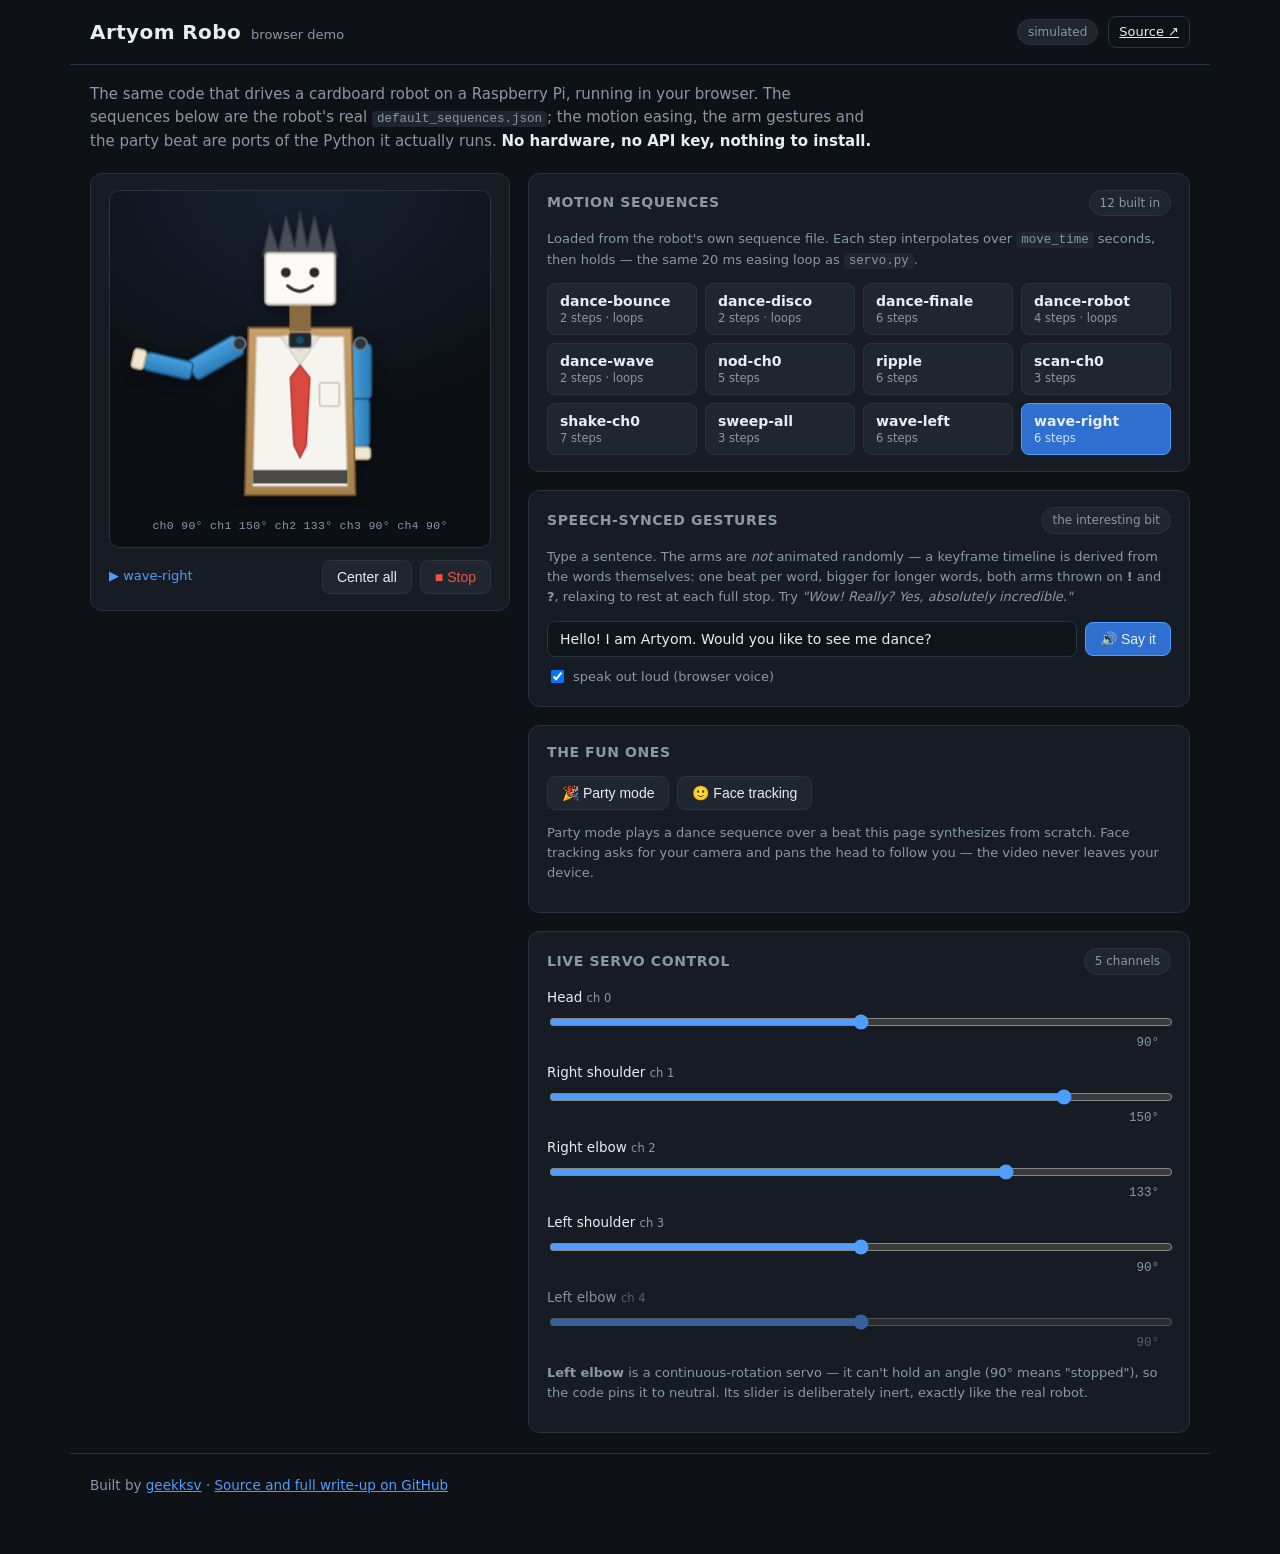
==== docs/index.html @ 29305e4c "feat: browser demo running the robot's real code A static page for GitHub Pages that needs no hardwa" ====
<!DOCTYPE html>
<html lang="en">
<head>
  <meta charset="utf-8" />
  <meta name="viewport" content="width=device-width, initial-scale=1" />
  <title>Artyom Robo — browser demo</title>
  <meta name="description" content="Drive an AI-controlled desk robot in your browser. Runs the real motion sequences, the real gesture algorithm and the real party beat — no Raspberry Pi required." />
  <link rel="icon" href="data:image/svg+xml,<svg xmlns='http://www.w3.org/2000/svg' viewBox='0 0 100 100'><text y='.9em' font-size='90'>🤖</text></svg>" />
  <link rel="stylesheet" href="css/demo.css" />
</head>
<body>
  <header>
    <div class="brand">
      <h1>Artyom&nbsp;Robo</h1>
      <span class="tag">browser demo</span>
    </div>
    <div class="head-links">
      <span id="statusBadge" class="badge">simulated</span>
      <a class="btn ghost small" href="https://github.com/geekksv/artyom-robo">Source&nbsp;↗</a>
    </div>
  </header>

  <p class="lede"><span>
    The same code that drives a cardboard robot on a Raspberry&nbsp;Pi, running
    in your browser. The sequences below are the robot's real
    <code>default_sequences.json</code>; the motion easing, the arm gestures and
    the party beat are ports of the Python it actually runs.
    <b>No hardware, no API key, nothing to install.</b>
  </span></p>

  <main>
    <!-- ROBOT -->
    <section class="card stage">
      <div id="robot" class="robot"></div>
      <div class="stage-foot">
        <span id="nowPlaying" class="muted">idle</span>
        <div class="actions">
          <button id="centerBtn" class="btn">Center all</button>
          <button id="stopBtn" class="btn danger">■ Stop</button>
        </div>
      </div>
    </section>

    <div class="col">
      <!-- SEQUENCES -->
      <section class="card">
        <div class="card-head">
          <h2>Motion sequences</h2>
          <span class="badge" id="seqCount"></span>
        </div>
        <p class="muted small">
          Loaded from the robot's own sequence file. Each step interpolates over
          <code>move_time</code> seconds, then holds — the same 20&nbsp;ms easing
          loop as <code>servo.py</code>.
        </p>
        <div id="seqList" class="seq-list"></div>
      </section>

      <!-- TALK -->
      <section class="card">
        <div class="card-head">
          <h2>Speech-synced gestures</h2>
          <span class="badge">the interesting bit</span>
        </div>
        <p class="muted small">
          Type a sentence. The arms are <em>not</em> animated randomly — a
          keyframe timeline is derived from the words themselves: one beat per
          word, bigger for longer words, both arms thrown on <b>!</b> and
          <b>?</b>, relaxing to rest at each full stop. Try
          <em>"Wow! Really? Yes, absolutely incredible."</em>
        </p>
        <div class="row-inline">
          <input id="sayText" class="text" value="Hello! I am Artyom. Would you like to see me dance?" />
          <button id="sayBtn" class="btn primary">🔊 Say it</button>
        </div>
        <label class="inline muted small">
          <input type="checkbox" id="voiceChk" checked /> speak out loud (browser voice)
        </label>
      </section>

      <!-- PARTY + TRACKING -->
      <section class="card">
        <div class="card-head"><h2>The fun ones</h2></div>
        <div class="row-inline wrap">
          <button id="partyBtn" class="btn">🎉 Party mode</button>
          <button id="trackBtn" class="btn">🙂 Face tracking</button>
        </div>
        <p class="muted small" id="funNote">
          Party mode plays a dance sequence over a beat this page synthesizes
          from scratch. Face tracking asks for your camera and pans the head to
          follow you — the video never leaves your device.
        </p>
      </section>

      <!-- SERVOS -->
      <section class="card">
        <div class="card-head">
          <h2>Live servo control</h2>
          <span class="badge" id="mockBadge">5 channels</span>
        </div>
        <div id="servos" class="servos"></div>
        <p class="muted small" id="servoNote"></p>
      </section>
    </div>
  </main>

  <footer>
    <p>
      Built by <a href="https://github.com/geekksv">geekksv</a> ·
      <a href="https://github.com/geekksv/artyom-robo">Source and full write-up on GitHub</a>
    </p>
  </footer>

  <video id="camFeed" playsinline muted hidden></video>
  <div id="toast" class="toast hidden"></div>

  <script src="js/robot.js"></script>
  <script src="js/engine.js"></script>
  <script src="js/beat.js"></script>
  <script src="js/demo.js"></script>
</body>
</html>
---- docs/css/demo.css ----
:root {
  --bg: #0e1116;
  --card: #171c24;
  --card2: #1f262f;
  --line: #2b333d;
  --text: #e6edf3;
  --muted: #8b97a3;
  --accent: #4f9dff;
  --accent2: #2f6fd0;
  --green: #3fb950;
  --red: #f0533f;
  --amber: #e3b341;
}
* { box-sizing: border-box; }
body {
  margin: 0;
  font: 15px/1.55 system-ui, -apple-system, "Segoe UI", Roboto, sans-serif;
  background: var(--bg);
  color: var(--text);
}
a { color: var(--accent); }
code {
  font: 12.5px/1.4 ui-monospace, SFMono-Regular, Menlo, Consolas, monospace;
  background: var(--card2); padding: 1px 5px; border-radius: 4px;
}

header {
  display: flex; align-items: center; justify-content: space-between;
  gap: 12px; flex-wrap: wrap;
  padding: 16px 20px; border-bottom: 1px solid var(--line);
  max-width: 1140px; margin: 0 auto;
}
.brand { display: flex; align-items: baseline; gap: 10px; }
h1 { font-size: 20px; margin: 0; letter-spacing: .4px; }
.tag { color: var(--muted); font-size: 13px; }
.head-links { display: flex; align-items: center; gap: 10px; }
h2 { font-size: 14px; margin: 0; color: var(--muted); font-weight: 600;
     text-transform: uppercase; letter-spacing: .6px; }

.lede {
  max-width: 1140px; margin: 18px auto 0; padding: 0 20px;
  color: var(--muted); font-size: 15px;
}
.lede > span { display: block; max-inline-size: 82ch; }
.lede b { color: var(--text); }

main {
  max-width: 1140px; margin: 0 auto; padding: 20px;
  display: grid; gap: 18px;
  grid-template-columns: minmax(300px, 420px) 1fr;
  align-items: start;
}
.col { display: grid; gap: 18px; }
@media (max-width: 880px) {
  main { grid-template-columns: 1fr; }
}

.card {
  background: var(--card); border: 1px solid var(--line);
  border-radius: 12px; padding: 16px 18px;
}
.card-head {
  display: flex; align-items: center; justify-content: space-between;
  gap: 10px; margin-bottom: 12px;
}
.muted { color: var(--muted); }
.small { font-size: 13px; }
.hidden { display: none !important; }
.actions { display: flex; gap: 8px; }
.row-inline { display: flex; gap: 8px; align-items: center; }
.row-inline.wrap { flex-wrap: wrap; }
.inline { display: inline-flex; align-items: center; gap: 6px; margin-top: 10px; }

/* -- stage ---------------------------------------------------------------- */
.stage { position: sticky; top: 16px; }
.robot {
  background: radial-gradient(120% 90% at 50% 0%, #182131 0%, #0c0f14 70%);
  border: 1px solid var(--line); border-radius: 10px; padding: 12px;
}
.robot-wrap { display: flex; flex-direction: column; gap: 10px; }
.robot-svg { width: 100%; height: auto; max-height: 420px; display: block; }
.robot-readout {
  font: 11.5px/1.5 ui-monospace, SFMono-Regular, Menlo, Consolas, monospace;
  color: var(--muted); text-align: center; letter-spacing: .3px;
  white-space: nowrap; overflow-x: auto;
}
.stage-foot {
  display: flex; align-items: center; justify-content: space-between;
  gap: 10px; margin-top: 12px; flex-wrap: wrap;
}
#nowPlaying { font-size: 13px; }
#nowPlaying.live { color: var(--accent); }

/* -- buttons -------------------------------------------------------------- */
.btn {
  background: var(--card2); color: var(--text);
  border: 1px solid var(--line); border-radius: 8px;
  padding: 8px 14px; font-size: 14px; cursor: pointer;
  transition: border-color .15s, background .15s, transform .05s;
}
.btn:hover { border-color: #46525f; }
.btn:active { transform: translateY(1px); }
.btn.small { padding: 5px 10px; font-size: 13px; }
.btn.primary { background: var(--accent2); border-color: var(--accent); }
.btn.danger { color: var(--red); }
.btn.ghost { background: transparent; }
.btn.on { background: var(--accent2); border-color: var(--accent); color: #fff; }
.badge {
  font-size: 12px; padding: 3px 10px; border-radius: 99px;
  background: var(--card2); border: 1px solid var(--line); color: var(--muted);
  white-space: nowrap;
}

.text {
  flex: 1; min-width: 0;
  background: #0f141a; color: var(--text);
  border: 1px solid var(--line); border-radius: 8px;
  padding: 9px 12px; font-size: 14px; font-family: inherit;
}
.text:focus { outline: none; border-color: var(--accent); }

/* -- sequences ------------------------------------------------------------ */
.seq-list {
  display: grid; gap: 8px;
  grid-template-columns: repeat(auto-fill, minmax(150px, 1fr));
}
.seq {
  display: flex; flex-direction: column; align-items: flex-start; gap: 2px;
  background: var(--card2); color: var(--text);
  border: 1px solid var(--line); border-radius: 8px;
  padding: 9px 12px; cursor: pointer; text-align: left;
  font-family: inherit; font-size: 14px;
  transition: border-color .15s, background .15s;
}
.seq:hover { border-color: #46525f; }
.seq.on { background: var(--accent2); border-color: var(--accent); }
.seq-name { font-weight: 600; }
.seq-meta { font-size: 11.5px; color: var(--muted); }
.seq.on .seq-meta { color: #cfe3ff; }

/* -- servos --------------------------------------------------------------- */
.servos { display: grid; gap: 12px; }
.servo {
  display: grid; gap: 4px 12px; align-items: center;
  grid-template-columns: 1fr auto;
}
.servo .name { font-size: 13.5px; }
.servo .ch { color: var(--muted); font-size: 11.5px; }
.servo .val {
  font: 12.5px ui-monospace, SFMono-Regular, Menlo, Consolas, monospace;
  color: var(--muted); min-width: 44px; text-align: right;
}
.servo input[type=range] { grid-column: 1 / -1; width: 100%; accent-color: var(--accent); }
.servo.parked { opacity: .55; }
.servo.parked input[type=range] { cursor: not-allowed; }

footer {
  max-width: 1140px; margin: 0 auto; padding: 8px 20px 40px;
  color: var(--muted); font-size: 13.5px; border-top: 1px solid var(--line);
}

.toast {
  position: fixed; left: 50%; bottom: 24px; transform: translateX(-50%);
  background: #0b1830; border: 1px solid var(--accent2);
  color: var(--text); padding: 10px 16px; border-radius: 999px;
  font-size: 14px; z-index: 20; max-width: calc(100vw - 40px);
}

#camFeed { position: absolute; width: 1px; height: 1px; opacity: 0; pointer-events: none; }
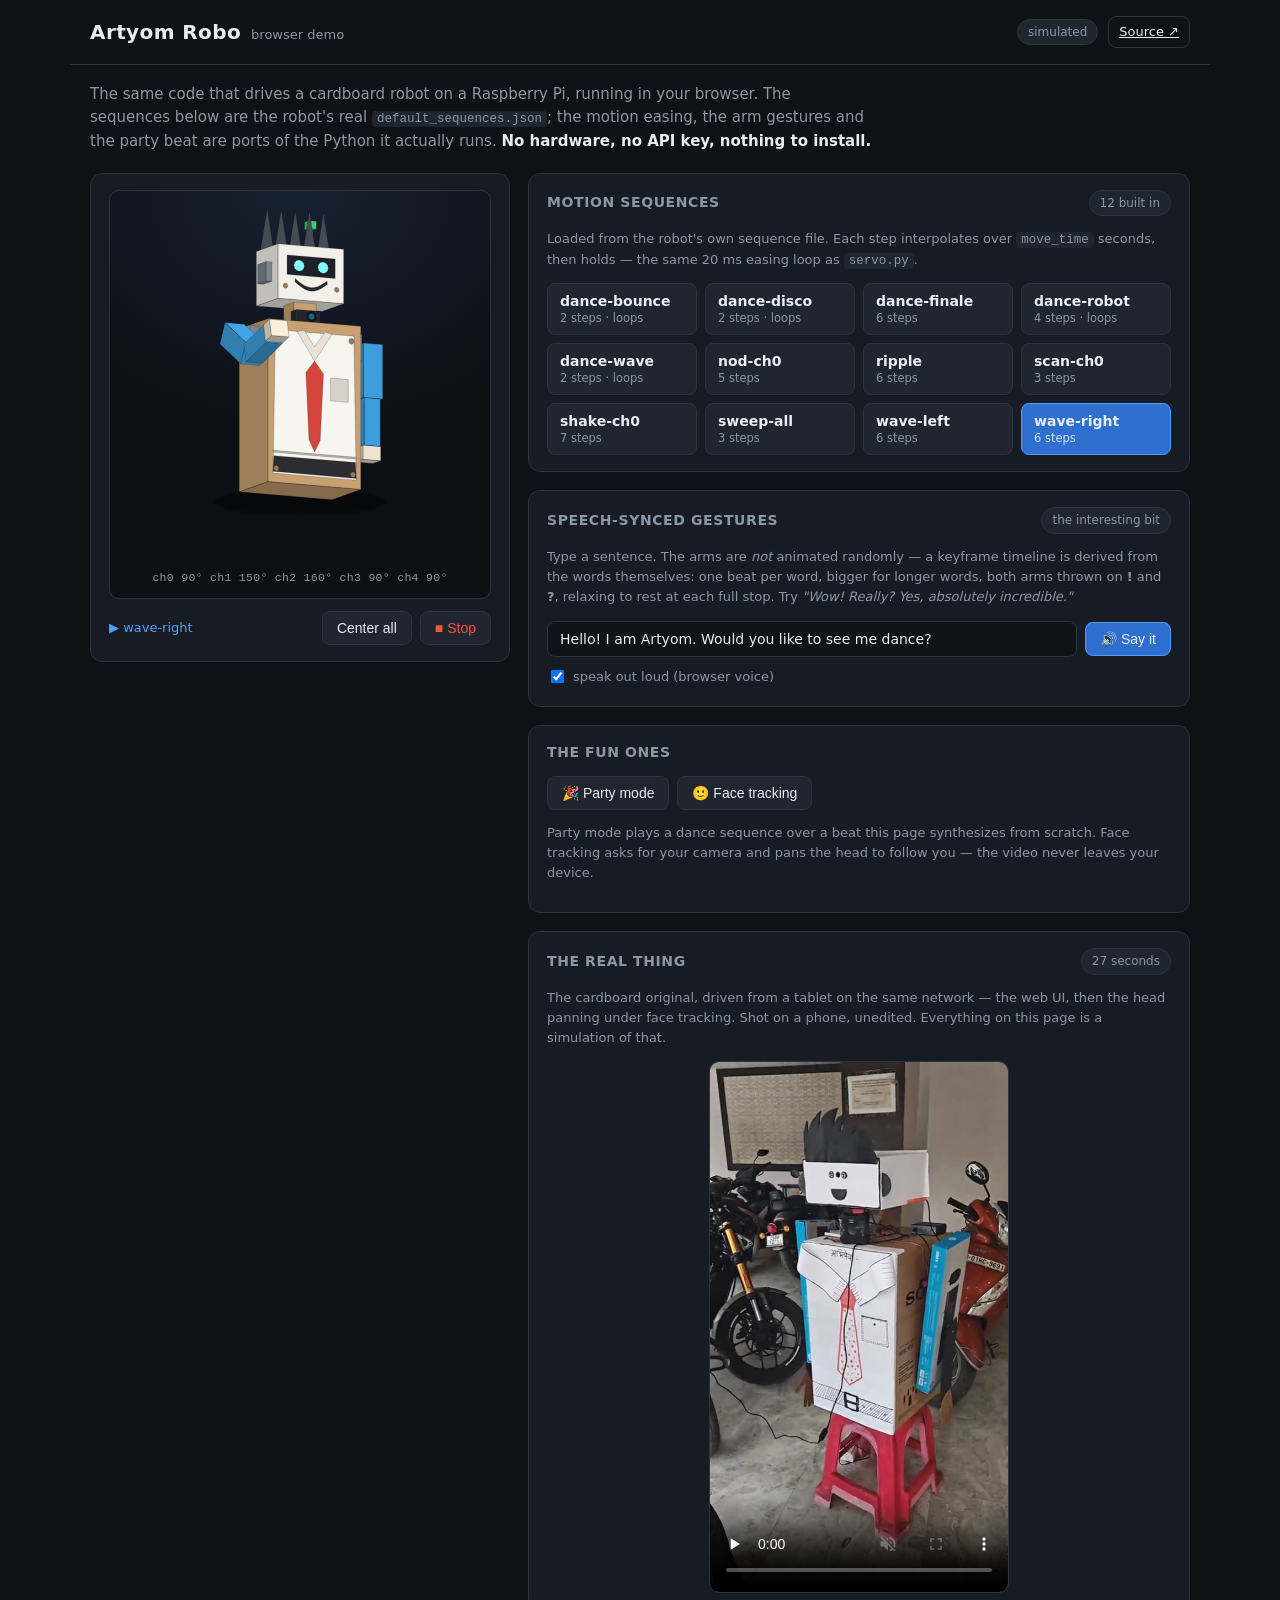
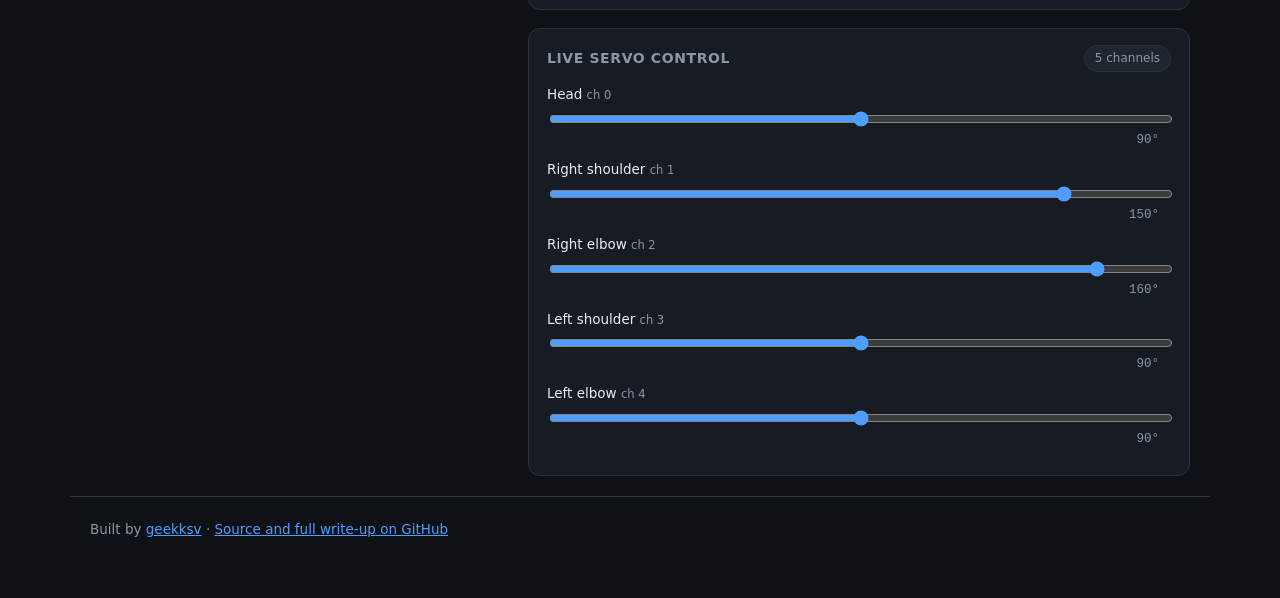
==== commit 35a0e59a: "docs: add the demo video, and tighten the README front matter Video: the two phone clips joined end " ====
--- a/docs/index.html
+++ b/docs/index.html
@@ -92,6 +92,21 @@
         </p>
       </section>
 
+      <!-- THE REAL ROBOT -->
+      <section class="card">
+        <div class="card-head">
+          <h2>The real thing</h2>
+          <span class="badge">27 seconds</span>
+        </div>
+        <p class="muted small">
+          The cardboard original, driven from a tablet on the same network — the web
+          UI, then the head panning under face tracking. Shot on a phone, unedited.
+          Everything on this page is a simulation of that.
+        </p>
+        <video class="reel" src="media/demo.mp4" poster="media/demo-poster.jpg"
+               controls muted loop playsinline preload="none"></video>
+      </section>
+
       <!-- SERVOS -->
       <section class="card">
         <div class="card-head">
--- a/docs/css/demo.css
+++ b/docs/css/demo.css
@@ -167,3 +167,9 @@
 }
 
 #camFeed { position: absolute; width: 1px; height: 1px; opacity: 0; pointer-events: none; }
+
+/* -- the real robot ------------------------------------------------------- */
+.reel {
+  display: block; width: 100%; max-width: 300px; margin: 0 auto;
+  border: 1px solid var(--line); border-radius: 10px; background: #000;
+}
